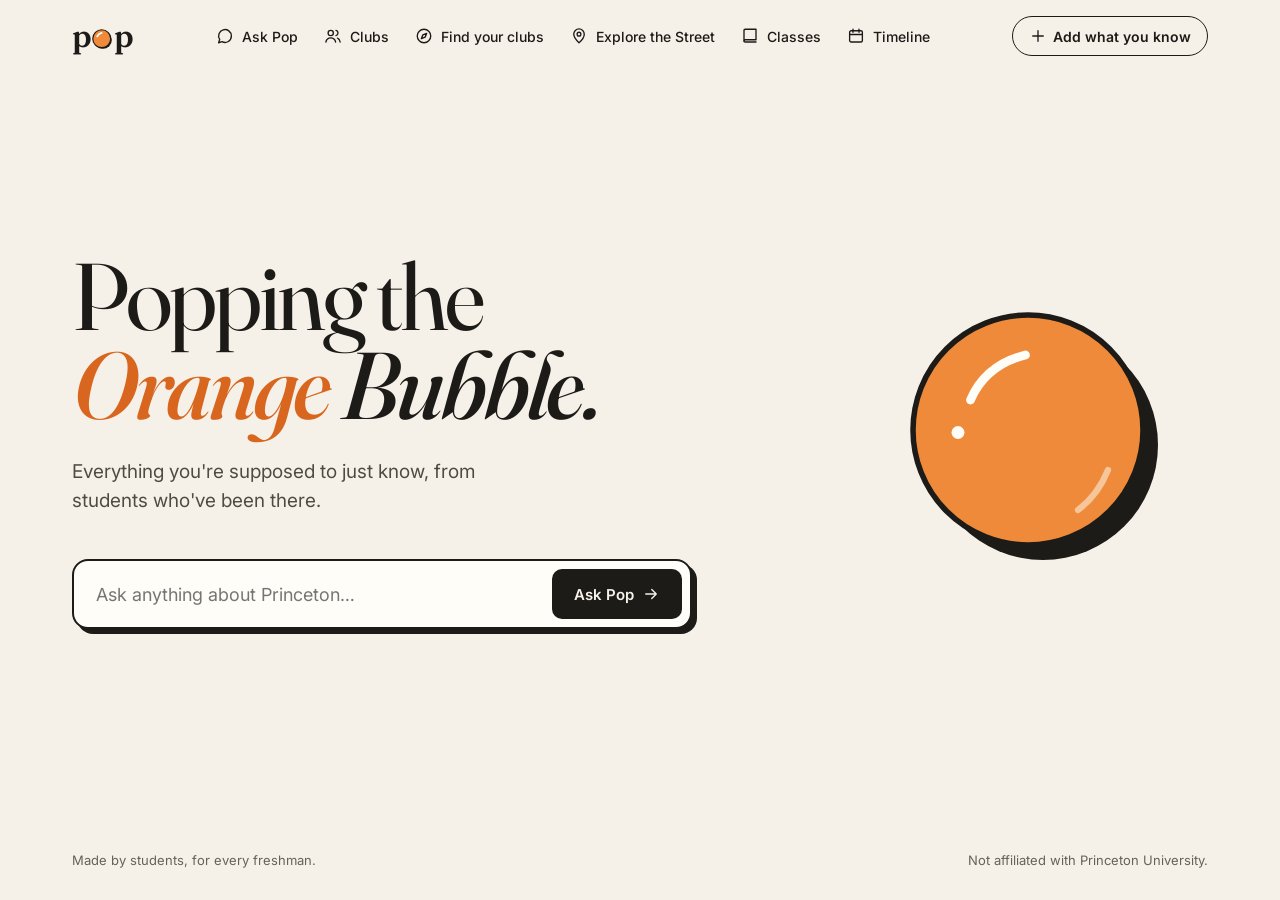
==== index.html @ 8b0305db "pop prototype: home, Ask Pop, club page and quiz Co-Authored-By: Claude Opus 5.5 <noreply@anthropic." ====
<!doctype html>
<html lang="en">
<head>
  <meta charset="utf-8">
  <meta name="viewport" content="width=device-width, initial-scale=1">
  <title>pop · Popping the Orange Bubble</title>
  <meta name="description" content="The unofficial student guide to Princeton: clubs, eating clubs, classes and deadlines, from students who've been there.">
  <link rel="icon" href="assets/bubble.svg" type="image/svg+xml">
  <link rel="preconnect" href="https://fonts.googleapis.com">
  <link rel="preconnect" href="https://fonts.gstatic.com" crossorigin>
  <link rel="stylesheet" href="https://fonts.googleapis.com/css2?family=Fraunces:ital,opsz,wght@0,9..144,300..700;1,9..144,300..700&family=Inter:wght@400;500;600;700&display=swap">
  <link rel="stylesheet" href="css/styles.css">
</head>
<body>
<div class="page">
  <header data-header="home"></header>

  <main class="container hero">
    <div class="hero-copy">
      <h1>Popping the <em><span class="orange">Orange</span> Bubble.</em></h1>
      <p>Everything you're supposed to just know, from students who've been there.</p>
      <form class="ask-box" action="ask.html" method="get">
        <label class="sr-only" for="ask">Ask Pop a question</label>
        <input id="ask" name="q" type="text" placeholder="Ask anything about Princeton…" autocomplete="off">
        <button class="btn" type="submit">Ask Pop <svg class="icon" viewBox="0 0 24 24" aria-hidden="true"><path d="M5 12h14M13 6l6 6-6 6"/></svg></button>
      </form>
    </div>
    <div class="bubble-stage" id="stage" aria-hidden="false"></div>
  </main>

  <footer data-footer></footer>
</div>
<script src="js/shared.js"></script>
<script src="js/home.js"></script>
</body>
</html>
---- css/styles.css ----
/* pop — Popping the Orange Bubble
   One stylesheet for every page. Tokens first, then layout, then components. */

:root {
  --ground: #F6F1E8;
  --surface: #FFFDF8;
  --ink: #1D1B18;
  --ink-hover: #3A3632;
  --text-2: #4F4A43;
  --muted: #66615A;
  --hairline: #DCD2C1;
  --pill: #EDE5D7;
  --orange: #EE8A3A;
  --orange-text: #D9661F;   /* large text only */
  --orange-ink: #A4471A;    /* small orange text, passes 4.5:1 */
  --peach: #F6C59A;
  --tint: #FBE3CC;

  --serif: "Fraunces", Georgia, serif;
  --sans: "Inter", system-ui, -apple-system, sans-serif;

  --radius: 16px;
  --max: 1200px;
}

* { box-sizing: border-box; }
html { -webkit-text-size-adjust: 100%; }
body {
  margin: 0;
  background: var(--ground);
  color: var(--ink);
  font-family: var(--sans);
  -webkit-font-smoothing: antialiased;
}
a { color: var(--ink); }
a:hover { color: var(--orange-ink); }
button { font: inherit; color: inherit; }
:focus-visible { outline: 3px solid var(--ink); outline-offset: 3px; }
.sr-only { position: absolute; width: 1px; height: 1px; overflow: hidden; clip: rect(0 0 0 0); white-space: nowrap; }
.serif { font-family: var(--serif); }
.eyebrow { margin: 0; font-size: 13px; font-weight: 600; letter-spacing: .14em; text-transform: uppercase; color: var(--orange-ink); }
.page { min-height: 100vh; display: flex; flex-direction: column; }
.container { width: 100%; max-width: var(--max); margin: 0 auto; padding: 0 32px; }
@media (max-width: 640px) { .container { padding: 0 20px; } }

/* ---------- Nav ---------- */
.site-header { position: sticky; top: 0; z-index: 10; background: var(--ground); }
.site-header .container { padding-top: 16px; padding-bottom: 16px; display: flex; flex-wrap: wrap; gap: 12px 24px; align-items: center; justify-content: space-between; }
.logo { text-decoration: none; display: inline-flex; align-items: baseline; font-family: var(--serif); font-size: 32px; font-weight: 600; letter-spacing: -.03em; line-height: 1; }
.logo svg { width: 21px; height: 21px; margin: 0 1px; align-self: center; transform: translateY(3px); }
.logo:hover { color: var(--ink); }
.nav { display: flex; flex-wrap: wrap; gap: 2px; align-items: center; }
.nav a { text-decoration: none; font-size: 14px; font-weight: 500; padding: 0 12px; min-height: 40px; border-radius: 999px; display: inline-flex; align-items: center; gap: 8px; transition: background .15s; }
.nav a:hover { background: var(--pill); color: var(--ink); }
.nav a[aria-current="page"] { background: var(--pill); font-weight: 600; }
.nav-cta { text-decoration: none; font-size: 14px; font-weight: 600; border: 1.5px solid var(--ink); border-radius: 999px; padding: 0 16px; min-height: 40px; display: inline-flex; align-items: center; gap: 6px; transition: background .15s, color .15s; }
.nav-cta:hover { background: var(--ink); color: var(--ground); }
.menu-btn { display: none; font-size: 14px; font-weight: 600; background: none; border: 1.5px solid var(--ink); border-radius: 999px; padding: 0 14px; min-height: 40px; align-items: center; gap: 6px; cursor: pointer; }
@media (max-width: 760px) {
  .menu-btn { display: inline-flex; }
  .site-header .nav, .site-header .nav-cta { display: none; }
  .site-header.open .nav { display: flex; flex-direction: column; align-items: stretch; width: 100%; }
  .site-header.open .nav a { min-height: 48px; }
  .site-header.open .nav-cta { display: inline-flex; }
}
.icon { width: 18px; height: 18px; flex: none; fill: none; stroke: currentColor; stroke-width: 1.8; stroke-linecap: round; stroke-linejoin: round; }

/* ---------- Shared pieces ---------- */
.ask-box { margin: 0; background: var(--surface); border: 2px solid var(--ink); border-radius: var(--radius); box-shadow: 5px 5px 0 var(--ink); padding: 8px 8px 8px 22px; display: flex; gap: 12px; align-items: center; }
.ask-box input { flex: 1; min-width: 0; font: inherit; font-size: 18px; border: none; outline: none; background: none; padding: 14px 0; color: var(--ink); }
.btn { font: inherit; font-size: 15px; font-weight: 600; text-decoration: none; color: var(--ground); background: var(--ink); border: none; border-radius: 10px; padding: 0 22px; min-height: 50px; display: inline-flex; align-items: center; gap: 8px; cursor: pointer; transition: background .15s; }
.btn:hover { background: var(--ink-hover); color: var(--ground); }
.btn.pill { border-radius: 999px; }
.btn.outline { background: var(--surface); color: var(--ink); border: 2px solid var(--ink); }
.btn.outline:hover { background: var(--pill); }
.btn.outline[aria-pressed="true"] { background: var(--ink); color: var(--ground); }
.link-btn { font: inherit; font-size: 15px; background: none; border: none; color: var(--text-2); text-decoration: underline; text-underline-offset: 3px; padding: 12px; cursor: pointer; }
.chip { font: inherit; font-size: 14px; text-decoration: none; color: var(--ink); background: var(--surface); border: 1px solid var(--hairline); border-radius: 999px; padding: 10px 16px; min-height: 44px; display: inline-flex; align-items: center; gap: 8px; cursor: pointer; transition: border-color .15s, transform .15s; }
.chip:hover { border-color: var(--ink); transform: translateY(-1px); color: var(--ink); }
.chip[aria-pressed="true"] { background: var(--tint); }
.site-footer .container { padding-top: 20px; padding-bottom: 32px; display: flex; flex-wrap: wrap; justify-content: space-between; gap: 12px; font-size: 13px; color: var(--muted); }

/* ---------- Bubbles ---------- */
@keyframes life { 0%{transform:scale(0);opacity:0} 6%{transform:scale(1.06);opacity:1} 10%{transform:scale(1)} 70%{transform:translateY(-14px) scale(1)} 75%{transform:translateY(-16px) scale(1.14);opacity:1} 76%{transform:translateY(-16px) scale(0);opacity:0} 100%{transform:scale(0);opacity:0} }
@keyframes burst { 0%,75%{transform:translateY(-16px) scale(.55);opacity:0} 76%{transform:translateY(-16px) scale(.8);opacity:1} 86%{transform:translateY(-16px) scale(1.25);opacity:0} 100%{opacity:0} }
@keyframes bob { 0%,100%{transform:translateY(0) rotate(0)} 50%{transform:translateY(-10px) rotate(-2deg)} }
@keyframes grow { 0%{transform:scale(0)} 70%{transform:scale(1.08)} 100%{transform:scale(1)} }
@keyframes clickburst { 0%{transform:scale(.6);opacity:1} 100%{transform:scale(1.35);opacity:0} }
@keyframes popword { 0%{transform:scale(.4) rotate(-12deg);opacity:0} 30%{transform:scale(1.1) rotate(-8deg);opacity:1} 100%{transform:scale(1) rotate(-8deg);opacity:0} }
@keyframes rise { 0%{transform:translateY(8px);opacity:0} 100%{transform:translateY(0);opacity:1} }
@keyframes slide { 0%{transform:translateX(24px);opacity:0} 100%{transform:translateX(0);opacity:1} }
@keyframes hop { 0%,60%,100%{transform:translateY(0)} 30%{transform:translateY(-6px)} }

.bubble-stage { position: relative; height: 440px; flex: 1 1 340px; min-width: 300px; }
.ambient { position: absolute; animation: life 10s cubic-bezier(.3,.7,.3,1) infinite both; }
.ambient-burst { position: absolute; pointer-events: none; animation: burst 10s linear infinite both; }
.d2 { animation-delay: -3.3s; } .d3 { animation-delay: -6.6s; }
.ambient svg, .ambient-burst svg { width: 100%; height: 100%; display: block; }
.hero-bubble-wrap { position: absolute; left: 50%; top: 50%; width: 270px; height: 270px; margin: -135px 0 0 -135px; }
.hero-bubble-wrap .bob { width: 100%; height: 100%; animation: bob 5s ease-in-out infinite; }
.hero-bubble { width: 100%; height: 100%; display: block; border: none; background: none; padding: 0; cursor: pointer; animation: grow .45s cubic-bezier(.3,1.4,.5,1) both; }
.hero-bubble svg { width: 100%; height: 100%; overflow: visible; }
.pop-burst { position: absolute; inset: -20%; width: 140%; height: 140%; animation: clickburst .6s ease-out forwards; }
.pop-word { position: absolute; inset: 0; display: flex; align-items: center; justify-content: center; font-family: var(--serif); font-style: italic; font-weight: 600; font-size: 64px; letter-spacing: -.03em; animation: popword .7s ease-out forwards; }
.rise { animation: rise .3s ease-out both; }
.slide { animation: slide .32s cubic-bezier(.2,.7,.3,1) both; }

/* ---------- Home ---------- */
.hero { flex: 1; display: flex; flex-wrap: wrap; gap: 48px; align-items: center; padding-top: 56px; padding-bottom: 80px; }
.hero-copy { flex: 999 1 520px; min-width: 0; display: flex; flex-direction: column; gap: 28px; }
.hero h1 { margin: 0; font-family: var(--serif); font-weight: 400; font-size: clamp(56px, 7.4vw, 96px); line-height: .94; letter-spacing: -.035em; text-wrap: balance; }
.hero h1 em { font-weight: 500; }
.hero h1 .orange { color: var(--orange-text); }
.hero p { margin: 0; max-width: 480px; font-size: 19px; line-height: 1.55; color: var(--text-2); }
.hero .ask-box { margin-top: 16px; max-width: 620px; }

/* ---------- Ask ---------- */
.ask-main { flex: 1; width: 100%; padding: 32px; display: flex; flex-direction: column; }
.ask-empty { flex: 1; width: 100%; max-width: 640px; margin: 0 auto; padding-top: 48px; display: flex; flex-direction: column; align-items: center; text-align: center; gap: 24px; }
.ask-empty .ask-box { width: 100%; }
.ask-empty h1 { margin: 0; font-family: var(--serif); font-weight: 400; font-size: 52px; line-height: 1; letter-spacing: -.03em; }
.ask-empty p.lead { margin: 10px 0 0; font-size: 17px; line-height: 1.5; color: var(--text-2); }
.ask-empty .bobbing { width: 72px; height: 72px; animation: bob 4s ease-in-out infinite; }
.starters { width: 100%; display: grid; grid-template-columns: repeat(auto-fit, minmax(260px, 1fr)); gap: 10px; text-align: left; }
.starter { font: inherit; font-size: 15px; line-height: 1.35; text-align: left; background: var(--surface); border: 1px solid var(--hairline); border-radius: 14px; padding: 14px 16px; min-height: 56px; cursor: pointer; color: var(--ink); display: flex; justify-content: space-between; align-items: center; gap: 12px; transition: border-color .15s, transform .15s; }
.starter:hover { border-color: var(--ink); transform: translateY(-1px); }
.starter > .icon { stroke: #A39A8C; width: 16px; height: 16px; }
.starter span .icon { color: var(--orange-ink); }
.chat { flex: 1; width: 100%; max-width: 680px; margin: 0 auto; display: flex; flex-direction: column; gap: 24px; }
.chat-top { display: flex; justify-content: space-between; align-items: center; }
.msg-user { align-self: flex-end; max-width: 78%; background: var(--ink); color: var(--ground); border-radius: 16px 16px 4px 16px; padding: 12px 16px; font-size: 16px; line-height: 1.45; }
.msg-bot { display: flex; gap: 12px; align-items: flex-start; }
.msg-bot > svg { flex: none; width: 30px; height: 30px; margin-top: 2px; }
.msg-body { flex: 1; min-width: 0; display: flex; flex-direction: column; gap: 12px; }
.msg-body p { margin: 0; font-size: 18px; line-height: 1.6; }
.msg-body p.more { font-size: 16px; color: var(--text-2); }
.msg-body figure { margin: 0; padding: 14px 16px; background: var(--surface); border: 1px solid var(--hairline); border-radius: 12px; display: flex; flex-direction: column; gap: 6px; }
.msg-body blockquote { margin: 0; font-family: var(--serif); font-style: italic; font-size: 18px; line-height: 1.4; }
.msg-body figcaption { font-size: 13px; color: var(--muted); }
.msg-actions { display: flex; flex-wrap: wrap; gap: 4px 16px; align-items: center; font-size: 14px; }
.msg-actions button { font: inherit; font-size: 14px; font-weight: 600; background: none; border: none; padding: 8px 0; cursor: pointer; text-decoration: underline; text-underline-offset: 3px; }
.msg-actions a { color: var(--muted); padding: 8px 0; }
.msg-actions button, .msg-actions a { display: inline-flex; align-items: center; gap: 6px; }
.msg-actions .icon { width: 16px; height: 16px; }
.tile .icon { width: 22px; height: 22px; color: var(--orange-ink); }
.tile[aria-pressed="true"] .icon { color: var(--peach); }
.card .eyebrow .icon, .club-head .icon { width: 16px; height: 16px; }
.typing { display: flex; gap: 10px; align-items: center; padding-left: 42px; }
.typing span { display: block; width: 10px; height: 10px; border-radius: 50%; background: var(--orange); border: 1.5px solid var(--ink); animation: hop 1s ease-in-out infinite; }
.typing span:nth-child(2) { animation-delay: .15s; } .typing span:nth-child(3) { animation-delay: .3s; }
.followups { display: flex; flex-wrap: wrap; gap: 8px; padding-left: 42px; }
.chat .ask-box { margin-top: auto; padding-left: 20px; }
.chat .ask-box input { font-size: 17px; padding: 12px 0; }

/* ---------- Club ---------- */
.club-main { flex: 1; width: 100%; max-width: 760px; margin: 0 auto; padding: 56px 32px 72px; display: flex; flex-direction: column; gap: 40px; }
.club-head { display: flex; flex-direction: column; gap: 14px; }
.club-head h1 { margin: 0; font-family: var(--serif); font-weight: 400; font-size: clamp(40px, 5vw, 56px); line-height: 1; letter-spacing: -.03em; }
.club-head .vibe { margin: 0; font-size: 19px; line-height: 1.5; color: var(--text-2); }
.club-head .facts { margin: 4px 0 0; font-size: 15px; color: var(--muted); }
.card { background: var(--surface); border: 1px solid var(--hairline); border-radius: var(--radius); padding: 36px; min-height: 280px; overflow: hidden; }
.card-inner { margin: 0; display: flex; flex-direction: column; gap: 16px; }
.card .statement, .card blockquote { margin: 0; font-family: var(--serif); font-size: 34px; line-height: 1.15; letter-spacing: -.02em; }
.card figcaption { font-size: 14px; color: var(--muted); }
.card-nav { display: flex; align-items: center; gap: 12px; margin-top: 20px; }
.dots { display: flex; gap: 6px; margin-right: auto; }
.dots span { width: 8px; height: 8px; border-radius: 4px; background: #CFC6B8; display: block; transition: width .2s, background .2s; }
.dots span.on { width: 22px; background: var(--ink); }
.round-btn { width: 48px; height: 48px; border-radius: 50%; border: 1px solid var(--hairline); background: none; display: flex; align-items: center; justify-content: center; cursor: pointer; }
.round-btn:hover { background: var(--pill); }
.round-btn[hidden] { display: none; }
.ask-link { align-self: flex-start; font-size: 15px; font-weight: 600; padding: 8px 0; }

/* ---------- Quiz ---------- */
.quiz-header .container { min-height: 72px; display: flex; gap: 24px; align-items: center; }
.quiz-header { border-bottom: 1px solid var(--hairline); }
.progress { flex: 1; max-width: 480px; margin: 0 auto; height: 6px; border-radius: 3px; background: #E3DACB; overflow: hidden; }
.progress div { height: 100%; background: var(--orange); transition: width .4s ease; }
.quiz-main { flex: 1; max-width: 1100px; padding-top: 32px; padding-bottom: 48px; display: flex; flex-wrap: wrap; gap: 48px; align-items: center; }
.quiz-art { flex: 1 1 300px; height: 380px; position: relative; display: flex; align-items: center; justify-content: center; }
.quiz-bubble { display: block; width: 300px; height: 300px; transition: transform .45s cubic-bezier(.3,1.5,.5,1); }
.quiz-bubble svg { width: 100%; height: 100%; overflow: visible; animation: bob 4s ease-in-out infinite; }
.quiz-note { position: absolute; bottom: 0; left: 0; right: 0; margin: 0; text-align: center; font-family: var(--serif); font-style: italic; font-size: 15px; color: var(--muted); }
.quiz-art .pop-burst { position: absolute; inset: auto; width: 360px; height: 360px; }
.quiz-art .pop-word { inset: auto; font-size: 72px; }
.quiz-panel { flex: 999 1 480px; min-width: 0; display: flex; flex-direction: column; gap: 28px; }
.quiz-panel h1 { margin: 10px 0 0; font-family: var(--serif); font-weight: 400; font-size: clamp(36px, 4.4vw, 52px); line-height: 1.05; letter-spacing: -.03em; text-wrap: balance; }
.tiles { display: grid; grid-template-columns: repeat(2, minmax(0, 1fr)); gap: 12px; }
.tile { text-align: left; background: var(--surface); border: 2px solid var(--hairline); border-radius: var(--radius); padding: 20px; min-height: 112px; display: flex; flex-direction: column; justify-content: space-between; gap: 8px; cursor: pointer; transition: border-color .15s, transform .15s; }
.tile:hover { border-color: var(--ink); transform: translateY(-2px); }
.tile[aria-pressed="true"] { background: var(--ink); color: var(--ground); border-color: var(--ink); }
.tile .t { font-size: 20px; font-weight: 600; letter-spacing: -.01em; }
.tile .s { font-size: 14px; color: var(--muted); }
.tile[aria-pressed="true"] .s { color: #CFC6B8; }
.quiz-foot { display: flex; gap: 8px; align-items: center; }
.quiz-foot .privacy { margin-left: auto; font-size: 13px; color: var(--muted); }
.results a { text-decoration: none; display: flex; gap: 20px; align-items: center; padding: 20px 4px; border-top: 1px solid var(--hairline); }
.results .n { font-family: var(--serif); font-size: 40px; font-weight: 300; color: var(--orange-ink); width: 48px; font-variant-numeric: tabular-nums; }
.results .name { font-size: 20px; font-weight: 600; letter-spacing: -.01em; display: block; }
.results .why { font-size: 15px; color: var(--text-2); line-height: 1.45; }
.results-actions { display: flex; flex-wrap: wrap; gap: 12px; align-items: center; }

@media (max-width: 640px) {
  .tiles { grid-template-columns: 1fr; }
  .card { padding: 24px; }
  .card .statement, .card blockquote { font-size: 28px; }
  .bubble-stage { height: 320px; }
}

@media (prefers-reduced-motion: reduce) {
  *, *::before, *::after { animation: none !important; transition: none !important; }
  .ambient { opacity: 1; }
  .ambient-burst { opacity: 0; }
}
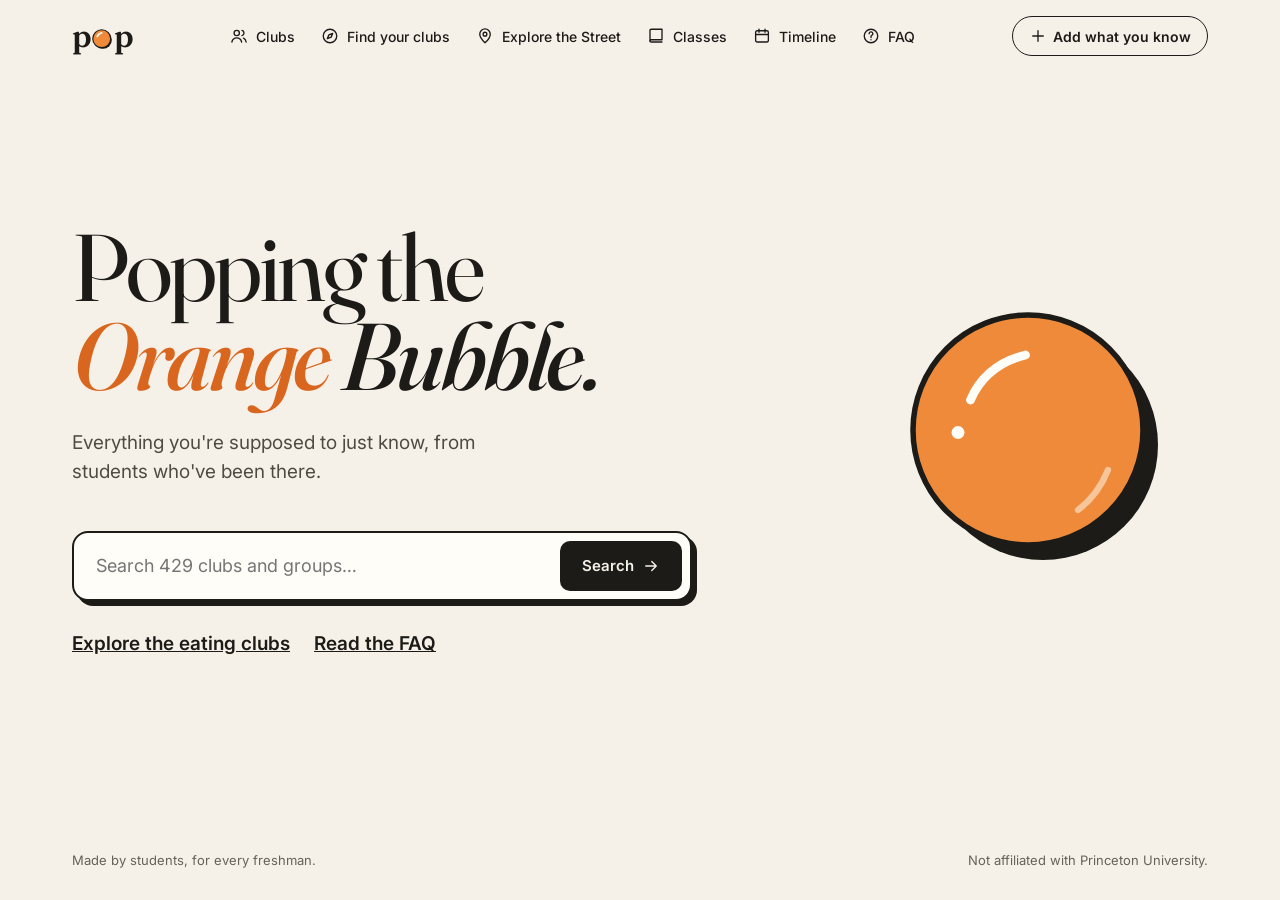
==== commit 313ced25: "Replace Ask Pop chatbot with an FAQ page; add coming-soon pages for Classes and Timeline Co-Authored" ====
--- a/index.html
+++ b/index.html
@@ -19,11 +19,12 @@
     <div class="hero-copy">
       <h1>Popping the <em><span class="orange">Orange</span> Bubble.</em></h1>
       <p>Everything you're supposed to just know, from students who've been there.</p>
-      <form class="ask-box" action="ask.html" method="get">
-        <label class="sr-only" for="ask">Ask Pop a question</label>
-        <input id="ask" name="q" type="text" placeholder="Ask anything about Princeton…" autocomplete="off">
-        <button class="btn" type="submit">Ask Pop <svg class="icon" viewBox="0 0 24 24" aria-hidden="true"><path d="M5 12h14M13 6l6 6-6 6"/></svg></button>
+      <form class="ask-box" action="clubs.html" method="get">
+        <label class="sr-only" for="find">Search student groups</label>
+        <input id="find" name="q" type="text" placeholder="Search 429 clubs and groups…" autocomplete="off">
+        <button class="btn" type="submit">Search <svg class="icon" viewBox="0 0 24 24" aria-hidden="true"><path d="M5 12h14M13 6l6 6-6 6"/></svg></button>
       </form>
+      <p class="hero-links"><a href="clubs.html?view=street">Explore the eating clubs</a><a href="faq.html">Read the FAQ</a></p>
     </div>
     <div class="bubble-stage" id="stage" aria-hidden="false"></div>
   </main>
@@ -31,6 +32,7 @@
   <footer data-footer></footer>
 </div>
 <script src="js/shared.js"></script>
+<script src="js/orgs.js"></script>
 <script src="js/home.js"></script>
 </body>
 </html>
--- a/css/styles.css
+++ b/css/styles.css
@@ -54,7 +54,7 @@
 .nav a:hover { background: var(--pill); color: var(--ink); }
 .nav a[aria-current="page"] { background: var(--pill); font-weight: 600; }
 .nav-cta { text-decoration: none; font-size: 14px; font-weight: 600; border: 1.5px solid var(--ink); border-radius: 999px; padding: 0 16px; min-height: 40px; display: inline-flex; align-items: center; gap: 6px; transition: background .15s, color .15s; }
-.nav-cta:hover { background: var(--ink); color: var(--ground); }
+.nav-cta:hover, .nav-cta[aria-current="page"] { background: var(--ink); color: var(--ground); }
 .menu-btn { display: none; font-size: 14px; font-weight: 600; background: none; border: 1.5px solid var(--ink); border-radius: 999px; padding: 0 14px; min-height: 40px; align-items: center; gap: 6px; cursor: pointer; }
 @media (max-width: 760px) {
   .menu-btn { display: inline-flex; }
@@ -161,6 +161,7 @@
 .card { background: var(--surface); border: 1px solid var(--hairline); border-radius: var(--radius); padding: 36px; min-height: 280px; overflow: hidden; }
 .card-inner { margin: 0; display: flex; flex-direction: column; gap: 16px; }
 .card .statement, .card blockquote { margin: 0; font-family: var(--serif); font-size: 34px; line-height: 1.15; letter-spacing: -.02em; }
+.card .card-text { margin: 0; font-size: 19px; line-height: 1.55; color: var(--text-2); max-width: 600px; }
 .card figcaption { font-size: 14px; color: var(--muted); }
 .card-nav { display: flex; align-items: center; gap: 12px; margin-top: 20px; }
 .dots { display: flex; gap: 6px; margin-right: auto; }
@@ -212,3 +213,84 @@
   .ambient { opacity: 1; }
   .ambient-burst { opacity: 0; }
 }
+/* Club directory + Street list (added) */
+.back-link { align-self: flex-start; display: inline-flex; align-items: center; gap: 6px; font-size: 14px; color: var(--muted); text-decoration: none; margin-bottom: -16px; padding: 6px 0; }
+.dir-section { display: flex; flex-direction: column; gap: 12px; }
+.dir-title { margin: 0; font-size: 13px; font-weight: 600; letter-spacing: .14em; text-transform: uppercase; color: var(--muted); }
+.dir-list { display: flex; flex-direction: column; }
+.dir-row { display: flex; align-items: center; gap: 16px; padding: 18px 4px; border-top: 1px solid var(--hairline); text-decoration: none; transition: background .15s; }
+.dir-row:last-of-type { border-bottom: 1px solid var(--hairline); }
+.dir-row:hover { background: var(--surface); color: var(--ink); }
+.dir-icon { width: 40px; height: 40px; flex: none; border-radius: 50%; background: var(--pill); display: flex; align-items: center; justify-content: center; color: var(--orange-ink); }
+.dir-text { flex: 1; display: flex; flex-direction: column; gap: 2px; }
+.dir-name { font-family: var(--serif); font-size: 24px; letter-spacing: -.01em; }
+.dir-blurb { font-size: 14px; color: var(--muted); }
+.dir-row.muted .dir-name { color: var(--text-2); }
+.dir-row.muted .dir-icon { background: none; border: 1px dashed #CFC6B8; color: var(--muted); }
+
+/* Fact vs. student take labels */
+.kind { margin-left: 8px; font-size: 11px; font-weight: 600; letter-spacing: .06em; text-transform: uppercase; border-radius: 999px; padding: 3px 8px; }
+.kind.fact { background: #E4EEDF; color: #2F5A22; }
+.kind.take { background: var(--tint); color: var(--orange-ink); }
+.card .statement.long { font-size: 26px; line-height: 1.3; }
+.card .card-by { margin: 0; font-size: 14px; color: var(--muted); }
+.empty-card .btn { margin-top: 8px; }
+
+/* Add what you know + review */
+.tiles.three { grid-template-columns: repeat(3, minmax(0, 1fr)); }
+.chips { display: flex; flex-wrap: wrap; gap: 8px; }
+.field { display: flex; flex-direction: column; gap: 8px; margin: 0; }
+.field label { font-size: 17px; font-weight: 600; line-height: 1.4; }
+.field .hint { margin: -4px 0 0; font-size: 14px; color: var(--muted); }
+.field .optional, .optional { font-weight: 400; font-size: 14px; color: var(--muted); }
+.field input[type="text"], .field input[type="password"], .field textarea { font: inherit; font-size: 16px; line-height: 1.5; color: var(--ink); background: var(--surface); border: 1.5px solid #B9AE9C; border-radius: 12px; padding: 12px 14px; width: 100%; }
+.field textarea { resize: vertical; min-height: 92px; }
+.field input:focus-visible, .field textarea:focus-visible { outline: 3px solid var(--ink); outline-offset: 1px; border-color: var(--ink); }
+.field-row { display: flex; gap: 10px; flex-wrap: wrap; }
+.field-row input { flex: 1 1 220px; width: auto; }
+.add-form { display: flex; flex-direction: column; gap: 28px; }
+.guide { display: flex; gap: 12px; align-items: flex-start; background: var(--pill); border-radius: 12px; padding: 14px 16px; font-size: 15px; line-height: 1.5; color: var(--text-2); }
+.guide .icon { margin-top: 3px; color: var(--orange-ink); }
+.hp { position: absolute; left: -9999px; width: 1px; height: 1px; overflow: hidden; }
+.form-error { margin: 0; min-height: 1px; font-size: 15px; font-weight: 600; color: #A12B1A; }
+.form-error:empty { display: none; }
+.btn[disabled] { opacity: .6; cursor: default; }
+.thanks { display: flex; flex-direction: column; gap: 24px; }
+.thanks-art { position: relative; width: 160px; height: 160px; }
+.thanks-art .pop-burst { inset: 0; width: 100%; height: 100%; }
+.thanks-art .pop-word { font-size: 40px; animation-duration: 1.4s; }
+.card.review { min-height: 0; display: flex; flex-direction: column; gap: 14px; padding: 24px; margin-bottom: 12px; }
+.review-q { margin: 0 0 4px; font-weight: 600; font-size: 15px; }
+.open-qs { margin: 0; padding-left: 20px; display: flex; flex-direction: column; gap: 8px; font-size: 16px; }
+@media (max-width: 640px) { .tiles.three { grid-template-columns: 1fr; } }
+
+/* Club finder: search + category filters */
+.finder { display: flex; flex-direction: column; gap: 14px; }
+.search-box { display: flex; align-items: center; gap: 10px; background: var(--surface); border: 1.5px solid #B9AE9C; border-radius: 14px; padding: 0 16px; }
+.search-box:focus-within { border-color: var(--ink); outline: 3px solid var(--ink); outline-offset: 1px; }
+.search-box .icon { color: var(--muted); }
+.search-box input[type="text"] { border: none; background: none; padding: 14px 0; font-size: 17px; outline: none; }
+.chip[aria-pressed="true"] { background: var(--ink); color: var(--ground); border-color: var(--ink); }
+.dir-results { display: flex; flex-direction: column; gap: 24px; }
+.az-note { margin: 0 0 4px; font-size: 14px; color: var(--muted); }
+@media (max-width: 640px) {
+  #filters { flex-wrap: nowrap; overflow-x: auto; margin: 0 -20px; padding: 2px 20px 6px; scrollbar-width: none; }
+  #filters .chip { flex: none; }
+}
+
+/* Home links, FAQ, coming soon */
+.hero-links { display: flex; flex-wrap: wrap; gap: 8px 24px; font-size: 15px; font-weight: 600; margin: 0; }
+.faq-list { display: flex; flex-direction: column; }
+.faq { border-top: 1px solid var(--hairline); }
+.faq:last-child { border-bottom: 1px solid var(--hairline); }
+.faq summary { list-style: none; cursor: pointer; display: flex; justify-content: space-between; align-items: center; gap: 16px; padding: 18px 4px; font-family: var(--serif); font-size: 22px; letter-spacing: -.01em; line-height: 1.25; }
+.faq summary::-webkit-details-marker { display: none; }
+.faq summary .icon { color: var(--muted); transition: transform .2s; }
+.faq[open] summary .icon { transform: rotate(180deg); }
+.faq summary:hover { background: var(--surface); }
+.faq-a { padding: 0 4px 20px; display: flex; flex-direction: column; gap: 10px; max-width: 640px; }
+.faq-a p { margin: 0; font-size: 17px; line-height: 1.6; color: var(--text-2); }
+.faq-a a { align-self: flex-start; display: inline-flex; align-items: center; gap: 6px; font-size: 15px; font-weight: 600; }
+.soon { display: flex; flex-direction: column; gap: 28px; padding-top: 24px; }
+.soon-art { width: 96px; height: 96px; animation: bob 4s ease-in-out infinite; }
+.soon-art svg { width: 100%; height: 100%; }
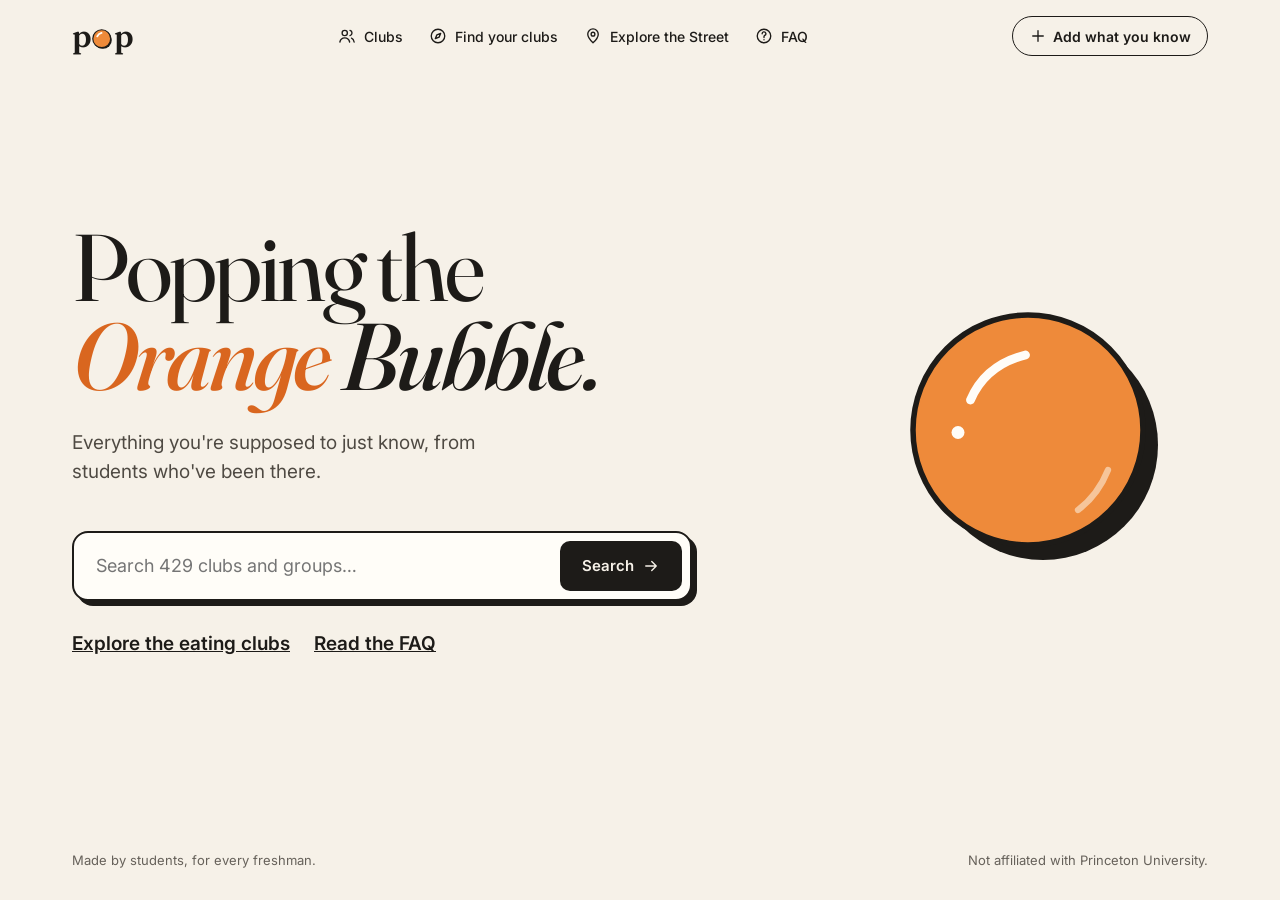
==== commit cbb34310: "Remove Classes and Timeline pages Co-Authored-By: Claude Fable 5.2 <noreply@anthropic.com> Claude-Se" ====
--- a/index.html
+++ b/index.html
@@ -4,7 +4,7 @@
   <meta charset="utf-8">
   <meta name="viewport" content="width=device-width, initial-scale=1">
   <title>pop · Popping the Orange Bubble</title>
-  <meta name="description" content="The unofficial student guide to Princeton: clubs, eating clubs, classes and deadlines, from students who've been there.">
+  <meta name="description" content="The unofficial student guide to Princeton: clubs and eating clubs, from students who've been there.">
   <link rel="icon" href="assets/bubble.svg" type="image/svg+xml">
   <link rel="preconnect" href="https://fonts.googleapis.com">
   <link rel="preconnect" href="https://fonts.gstatic.com" crossorigin>
--- a/css/styles.css
+++ b/css/styles.css
@@ -278,7 +278,7 @@
   #filters .chip { flex: none; }
 }
 
-/* Home links, FAQ, coming soon */
+/* Home links, FAQ */
 .hero-links { display: flex; flex-wrap: wrap; gap: 8px 24px; font-size: 15px; font-weight: 600; margin: 0; }
 .faq-list { display: flex; flex-direction: column; }
 .faq { border-top: 1px solid var(--hairline); }
@@ -291,6 +291,3 @@
 .faq-a { padding: 0 4px 20px; display: flex; flex-direction: column; gap: 10px; max-width: 640px; }
 .faq-a p { margin: 0; font-size: 17px; line-height: 1.6; color: var(--text-2); }
 .faq-a a { align-self: flex-start; display: inline-flex; align-items: center; gap: 6px; font-size: 15px; font-weight: 600; }
-.soon { display: flex; flex-direction: column; gap: 28px; padding-top: 24px; }
-.soon-art { width: 96px; height: 96px; animation: bob 4s ease-in-out infinite; }
-.soon-art svg { width: 100%; height: 100%; }
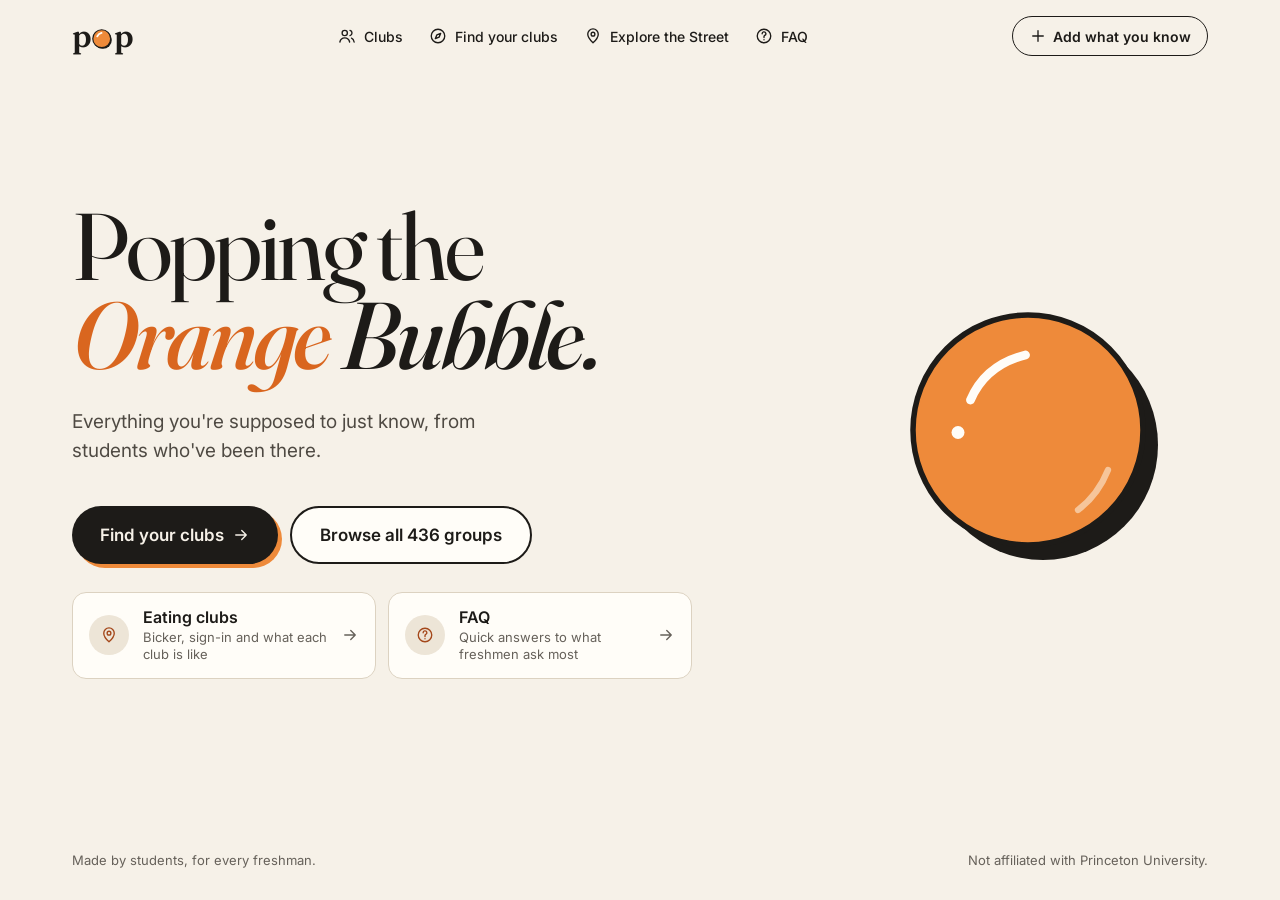
==== commit 3ec72c26: "Replace homepage search box with call-to-action buttons and link cards Co-Authored-By: Claude Fable " ====
--- a/index.html
+++ b/index.html
@@ -19,12 +19,22 @@
     <div class="hero-copy">
       <h1>Popping the <em><span class="orange">Orange</span> Bubble.</em></h1>
       <p>Everything you're supposed to just know, from students who've been there.</p>
-      <form class="ask-box" action="clubs.html" method="get">
-        <label class="sr-only" for="find">Search student groups</label>
-        <input id="find" name="q" type="text" placeholder="Search 429 clubs and groups…" autocomplete="off">
-        <button class="btn" type="submit">Search <svg class="icon" viewBox="0 0 24 24" aria-hidden="true"><path d="M5 12h14M13 6l6 6-6 6"/></svg></button>
-      </form>
-      <p class="hero-links"><a href="clubs.html?view=street">Explore the eating clubs</a><a href="faq.html">Read the FAQ</a></p>
+      <div class="hero-cta">
+        <a class="btn pill big" href="quiz.html">Find your clubs <svg class="icon" viewBox="0 0 24 24" aria-hidden="true"><path d="M5 12h14M13 6l6 6-6 6"/></svg></a>
+        <a class="btn pill big outline" href="clubs.html" id="browse">Browse all groups</a>
+      </div>
+      <div class="hero-cards">
+        <a class="hero-card" href="clubs.html?view=street">
+          <span class="hero-card-icon"><svg class="icon" viewBox="0 0 24 24" aria-hidden="true"><path d="M12 21s-7-6.2-7-11.5a7 7 0 0 1 14 0C19 14.8 12 21 12 21z"/><circle cx="12" cy="9.5" r="2.5"/></svg></span>
+          <span><span class="hero-card-title">Eating clubs</span><span class="hero-card-sub">Bicker, sign-in and what each club is like</span></span>
+          <svg class="icon" viewBox="0 0 24 24" aria-hidden="true"><path d="M5 12h14M13 6l6 6-6 6"/></svg>
+        </a>
+        <a class="hero-card" href="faq.html">
+          <span class="hero-card-icon"><svg class="icon" viewBox="0 0 24 24" aria-hidden="true"><circle cx="12" cy="12" r="9"/><path d="M9.5 9a2.5 2.5 0 1 1 3.5 2.3c-.6.3-1 .8-1 1.5V14M12 17h.01"/></svg></span>
+          <span><span class="hero-card-title">FAQ</span><span class="hero-card-sub">Quick answers to what freshmen ask most</span></span>
+          <svg class="icon" viewBox="0 0 24 24" aria-hidden="true"><path d="M5 12h14M13 6l6 6-6 6"/></svg>
+        </a>
+      </div>
     </div>
     <div class="bubble-stage" id="stage" aria-hidden="false"></div>
   </main>
--- a/css/styles.css
+++ b/css/styles.css
@@ -279,7 +279,17 @@
 }
 
 /* Home links, FAQ */
-.hero-links { display: flex; flex-wrap: wrap; gap: 8px 24px; font-size: 15px; font-weight: 600; margin: 0; }
+.hero-cta { display: flex; flex-wrap: wrap; gap: 12px; margin-top: 12px; }
+.btn.big { min-height: 58px; padding: 0 28px; font-size: 17px; }
+.hero-cta .btn:not(.outline) { box-shadow: 4px 4px 0 var(--orange); }
+.hero-cards { display: grid; grid-template-columns: repeat(auto-fit, minmax(250px, 1fr)); gap: 12px; max-width: 620px; }
+.hero-card { display: flex; align-items: center; gap: 14px; padding: 14px 16px; background: var(--surface); border: 1px solid var(--hairline); border-radius: 14px; text-decoration: none; transition: border-color .15s, transform .15s; }
+.hero-card:hover { border-color: var(--ink); transform: translateY(-1px); color: var(--ink); }
+.hero-card > span:nth-child(2) { flex: 1; display: flex; flex-direction: column; gap: 2px; }
+.hero-card-icon { width: 40px; height: 40px; flex: none; border-radius: 50%; background: var(--pill); color: var(--orange-ink); display: flex; align-items: center; justify-content: center; }
+.hero-card-title { font-size: 16px; font-weight: 600; }
+.hero-card-sub { font-size: 13px; line-height: 1.35; color: var(--muted); }
+.hero-card > .icon { color: var(--muted); }
 .faq-list { display: flex; flex-direction: column; }
 .faq { border-top: 1px solid var(--hairline); }
 .faq:last-child { border-bottom: 1px solid var(--hairline); }
@@ -291,3 +301,13 @@
 .faq-a { padding: 0 4px 20px; display: flex; flex-direction: column; gap: 10px; max-width: 640px; }
 .faq-a p { margin: 0; font-size: 17px; line-height: 1.6; color: var(--text-2); }
 .faq-a a { align-self: flex-start; display: inline-flex; align-items: center; gap: 6px; font-size: 15px; font-weight: 600; }
+
+/* Quiz: eight interest tiles, and "why it fits" tags on results */
+.tile.compact { min-height: 88px; padding: 16px; }
+.tile.compact .t { font-size: 17px; }
+.results .fit { display: flex; flex-wrap: wrap; gap: 6px 12px; margin-top: 6px; font-size: 13px; font-weight: 600; color: var(--orange-ink); }
+.results .fit span { display: inline-flex; align-items: center; gap: 4px; }
+.results .fit .icon { width: 14px; height: 14px; }
+.quiz-panel h1:focus { outline: none; }
+.card .card-site { align-self: flex-start; display: inline-flex; align-items: center; gap: 6px; font-size: 15px; font-weight: 600; }
+.card .card-site .icon { width: 16px; height: 16px; }
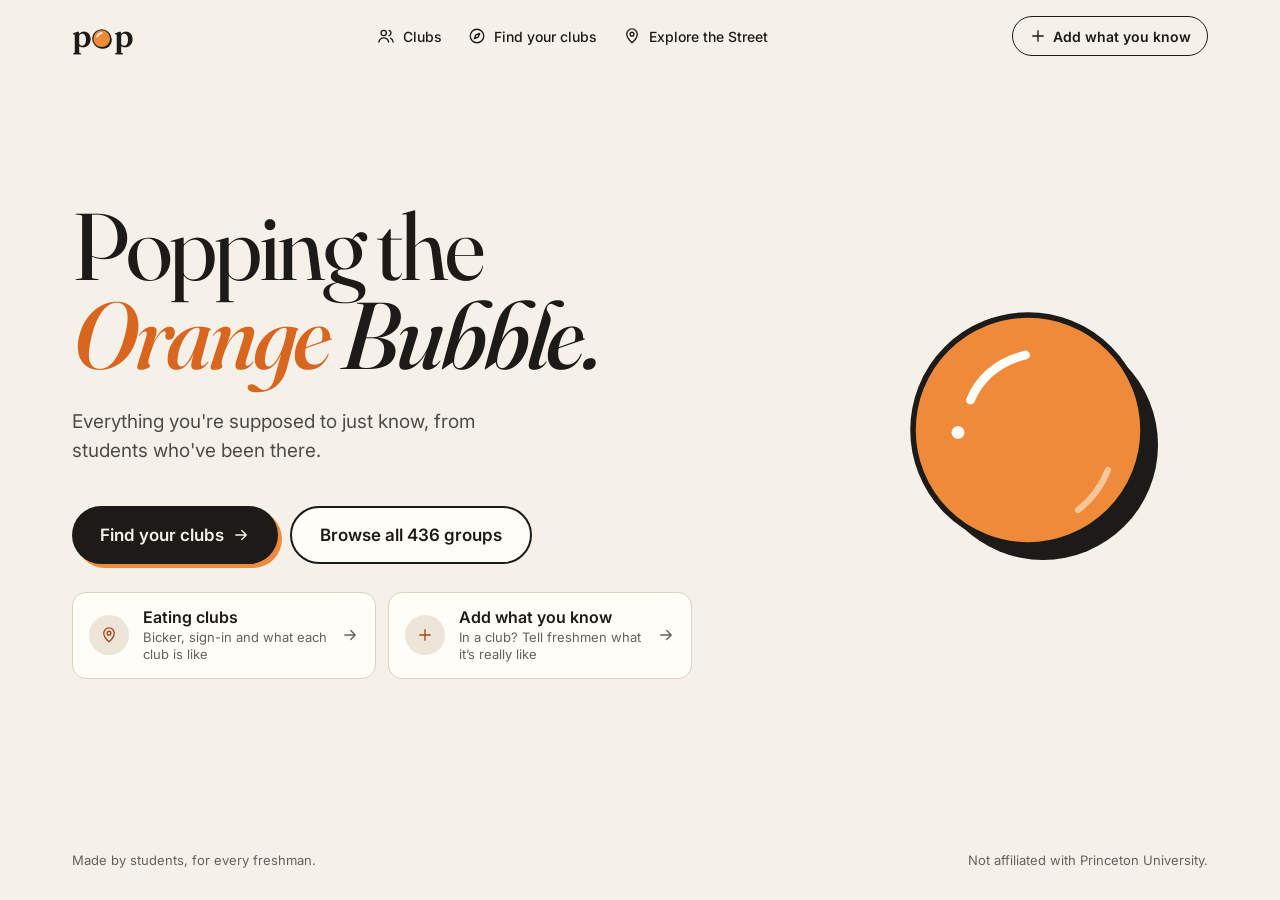
==== commit 78d6fa4b: "Remove the FAQ page Co-Authored-By: Claude Fable 5.2 <noreply@anthropic.com> Claude-Session: https:/" ====
--- a/index.html
+++ b/index.html
@@ -29,9 +29,9 @@
           <span><span class="hero-card-title">Eating clubs</span><span class="hero-card-sub">Bicker, sign-in and what each club is like</span></span>
           <svg class="icon" viewBox="0 0 24 24" aria-hidden="true"><path d="M5 12h14M13 6l6 6-6 6"/></svg>
         </a>
-        <a class="hero-card" href="faq.html">
-          <span class="hero-card-icon"><svg class="icon" viewBox="0 0 24 24" aria-hidden="true"><circle cx="12" cy="12" r="9"/><path d="M9.5 9a2.5 2.5 0 1 1 3.5 2.3c-.6.3-1 .8-1 1.5V14M12 17h.01"/></svg></span>
-          <span><span class="hero-card-title">FAQ</span><span class="hero-card-sub">Quick answers to what freshmen ask most</span></span>
+        <a class="hero-card" href="add.html">
+          <span class="hero-card-icon"><svg class="icon" viewBox="0 0 24 24" aria-hidden="true"><path d="M12 5v14M5 12h14"/></svg></span>
+          <span><span class="hero-card-title">Add what you know</span><span class="hero-card-sub">In a club? Tell freshmen what it’s really like</span></span>
           <svg class="icon" viewBox="0 0 24 24" aria-hidden="true"><path d="M5 12h14M13 6l6 6-6 6"/></svg>
         </a>
       </div>
--- a/css/styles.css
+++ b/css/styles.css
@@ -278,7 +278,7 @@
   #filters .chip { flex: none; }
 }
 
-/* Home links, FAQ */
+/* Home buttons and link cards */
 .hero-cta { display: flex; flex-wrap: wrap; gap: 12px; margin-top: 12px; }
 .btn.big { min-height: 58px; padding: 0 28px; font-size: 17px; }
 .hero-cta .btn:not(.outline) { box-shadow: 4px 4px 0 var(--orange); }
@@ -290,17 +290,6 @@
 .hero-card-title { font-size: 16px; font-weight: 600; }
 .hero-card-sub { font-size: 13px; line-height: 1.35; color: var(--muted); }
 .hero-card > .icon { color: var(--muted); }
-.faq-list { display: flex; flex-direction: column; }
-.faq { border-top: 1px solid var(--hairline); }
-.faq:last-child { border-bottom: 1px solid var(--hairline); }
-.faq summary { list-style: none; cursor: pointer; display: flex; justify-content: space-between; align-items: center; gap: 16px; padding: 18px 4px; font-family: var(--serif); font-size: 22px; letter-spacing: -.01em; line-height: 1.25; }
-.faq summary::-webkit-details-marker { display: none; }
-.faq summary .icon { color: var(--muted); transition: transform .2s; }
-.faq[open] summary .icon { transform: rotate(180deg); }
-.faq summary:hover { background: var(--surface); }
-.faq-a { padding: 0 4px 20px; display: flex; flex-direction: column; gap: 10px; max-width: 640px; }
-.faq-a p { margin: 0; font-size: 17px; line-height: 1.6; color: var(--text-2); }
-.faq-a a { align-self: flex-start; display: inline-flex; align-items: center; gap: 6px; font-size: 15px; font-weight: 600; }
 
 /* Quiz: eight interest tiles, and "why it fits" tags on results */
 .tile.compact { min-height: 88px; padding: 16px; }
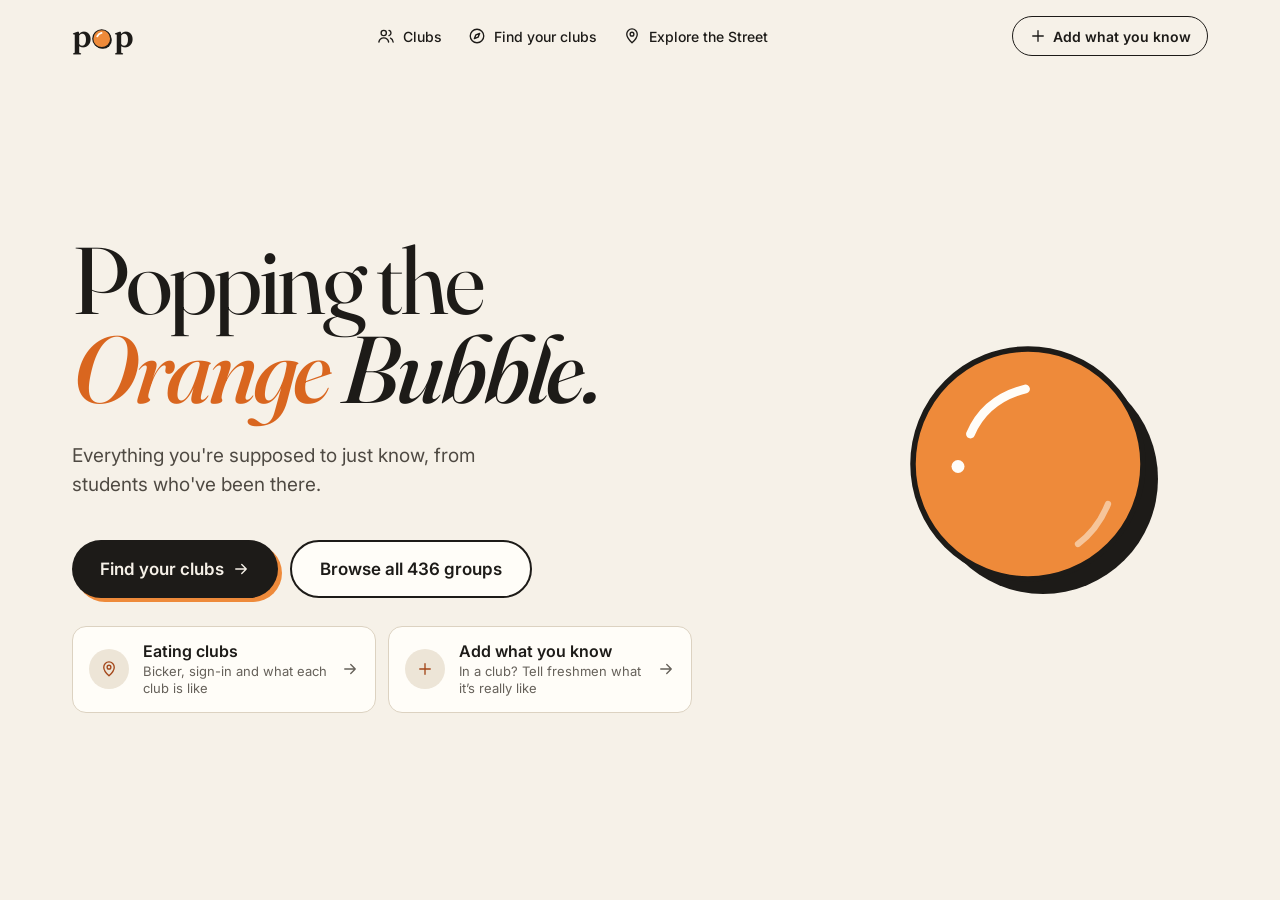
==== commit 83c9eeaa: "Remove the site footer Co-Authored-By: Claude Fable 5.2 <noreply@anthropic.com> Claude-Session: http" ====
--- a/index.html
+++ b/index.html
@@ -38,8 +38,6 @@
     </div>
     <div class="bubble-stage" id="stage" aria-hidden="false"></div>
   </main>
-
-  <footer data-footer></footer>
 </div>
 <script src="js/shared.js"></script>
 <script src="js/orgs.js"></script>
--- a/css/styles.css
+++ b/css/styles.css
@@ -78,7 +78,6 @@
 .chip { font: inherit; font-size: 14px; text-decoration: none; color: var(--ink); background: var(--surface); border: 1px solid var(--hairline); border-radius: 999px; padding: 10px 16px; min-height: 44px; display: inline-flex; align-items: center; gap: 8px; cursor: pointer; transition: border-color .15s, transform .15s; }
 .chip:hover { border-color: var(--ink); transform: translateY(-1px); color: var(--ink); }
 .chip[aria-pressed="true"] { background: var(--tint); }
-.site-footer .container { padding-top: 20px; padding-bottom: 32px; display: flex; flex-wrap: wrap; justify-content: space-between; gap: 12px; font-size: 13px; color: var(--muted); }
 
 /* ---------- Bubbles ---------- */
 @keyframes life { 0%{transform:scale(0);opacity:0} 6%{transform:scale(1.06);opacity:1} 10%{transform:scale(1)} 70%{transform:translateY(-14px) scale(1)} 75%{transform:translateY(-16px) scale(1.14);opacity:1} 76%{transform:translateY(-16px) scale(0);opacity:0} 100%{transform:scale(0);opacity:0} }
